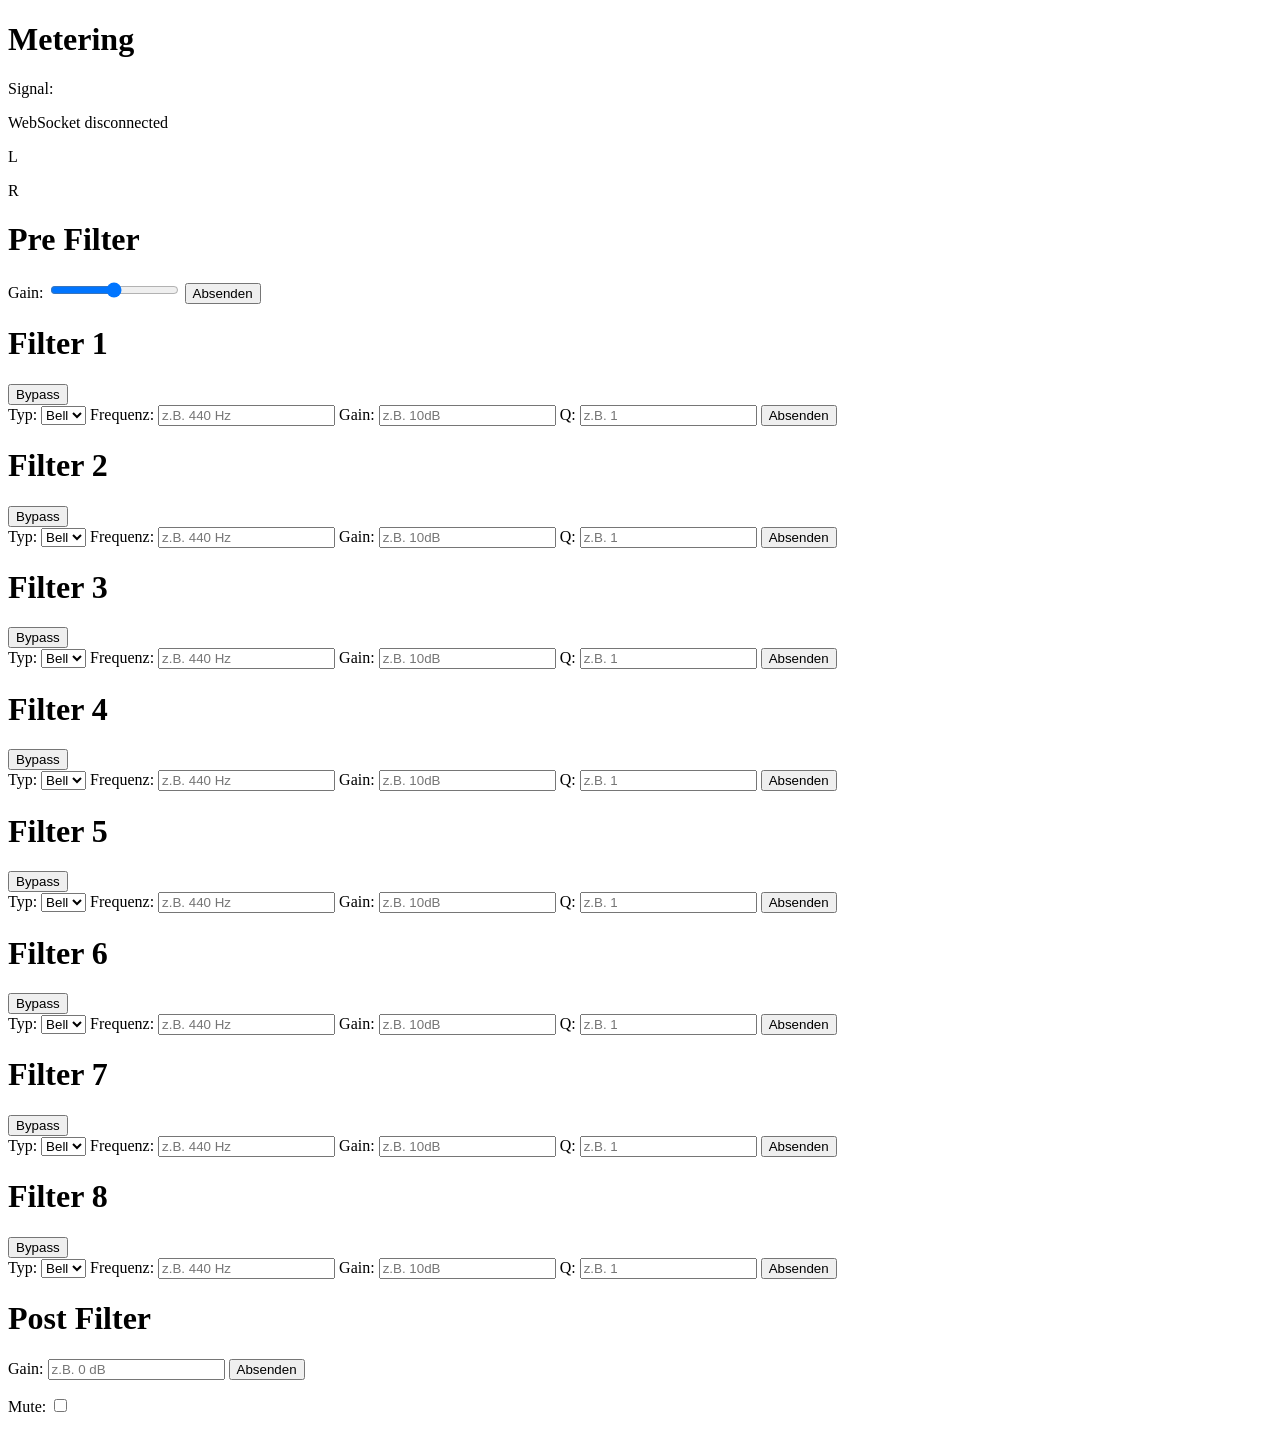
==== firmware/data/index.html @ e705d8dc "Refactor + 8 filter support Refactor code for 8 filter support. Changed Sigma file for 8 filter supp" ====
<!DOCTYPE html>
<html lang="de">

<head>
    <meta charset="UTF-8">
    <meta name="viewport" content="width=device-width, initial-scale=1.0">
    <title>ESP 32 local</title>
    <!-- Verlinkung zur externen CSS-Datei -->
    <link rel="stylesheet" href="main.css">
</head>

<body>
    <!-- Haupt-Wrapper für alle Container (Pre, Filter, Post) -->
    <div class="container-wrapper">

        <!-- =======================
             Pre Filter Sektion
             ======================= -->
        <div class="container">
            <h1>Metering</h1>

            <!-- Signal-LED-Anzeige -->
            <label for="signalLedL">Signal:</label>
            <p id="outputSignalLeds" class="outputText"></p>
            <div class="led-container">
                <div class="led-unit">
                    <p id="channelSignalLedL" class="outputText"></p>
                    <span id="signalLedL" class="led"></span>
                    <p id="outputSignalLedL" class="outputText">L</p>
                </div>
                <div class="led-unit">
                    <p id="channelSignalLedR" class="outputText"></p>
                    <span id="signalLedR" class="led"></span>
                    <p id="outputSignalLedR" class="outputText">R</p>
                </div>
            </div>

            <h1>Pre Filter</h1>

            <!-- Gain-Eingabe -->
            <label for="gainPreInput">Gain:</label>
            <input type="range" id="gainPreInput" placeholder="z.B. 0 dB">
            <button id="gainPreSend">Absenden</button>

            <!-- Ausgabe für Debug-Zwecke -->
            <p id="outputGainPre" class="outputText"></p>
        </div>

        <!-- =======================
             Filter Sektionen
             Die Filter 1 ... FILTER_COUNT werden in app.js aus dem
             Template #filterTemplate erzeugt und hier eingefügt
             ======================= -->
        <template id="filterTemplate">
            <div class="container filter-container">
                <div class="filter-header">
                    <h1 data-role="title">Filter</h1>
                    <button data-role="bypass" class="bypass-btn">Bypass</button>
                </div>

                <!-- Filtertyp -->
                <label data-role="typeLabel">Typ:</label>
                <select data-role="type">
                    <option value="bell">Bell</option>
                </select>

                <!-- Filterparameter -->
                <label data-role="freqLabel">Frequenz:</label>
                <input type="text" data-role="freq" placeholder="z.B. 440 Hz">

                <label data-role="gainLabel">Gain:</label>
                <input type="text" data-role="gain" placeholder="z.B. 10dB">

                <label data-role="qLabel">Q:</label>
                <input type="text" data-role="q" placeholder="z.B. 1">

                <button data-role="send">Absenden</button>
                <p data-role="output" class="outputText"></p>
            </div>
        </template>

        <!-- =======================
             Post Filter Sektion
             ======================= -->
        <div class="container" id="postFilterContainer">
            <h1>Post Filter</h1>

            <!-- Gain für Post-Filter -->
            <label for="gainPost">Gain:</label>
            <input type="text" id="gainPostInput" placeholder="z.B. 0 dB">
            <button id="gainPostSend">Absenden</button>
            <p id="outputGainPost" class="outputText"></p>

            <!-- Mute Schalter -->
            <label for="muteCheckbox">Mute:</label>
            <label class="switch">
                <input type="checkbox" id="muteCheckbox">
                <span class="slider"></span>
            </label>
            <p id="outputMute" class="outputText"></p>
        </div>

    </div> <!-- Ende container-wrapper -->

    <!-- Einbindung der JavaScript-Logik -->
    <script src="app.js"></script>
</body>

</html>
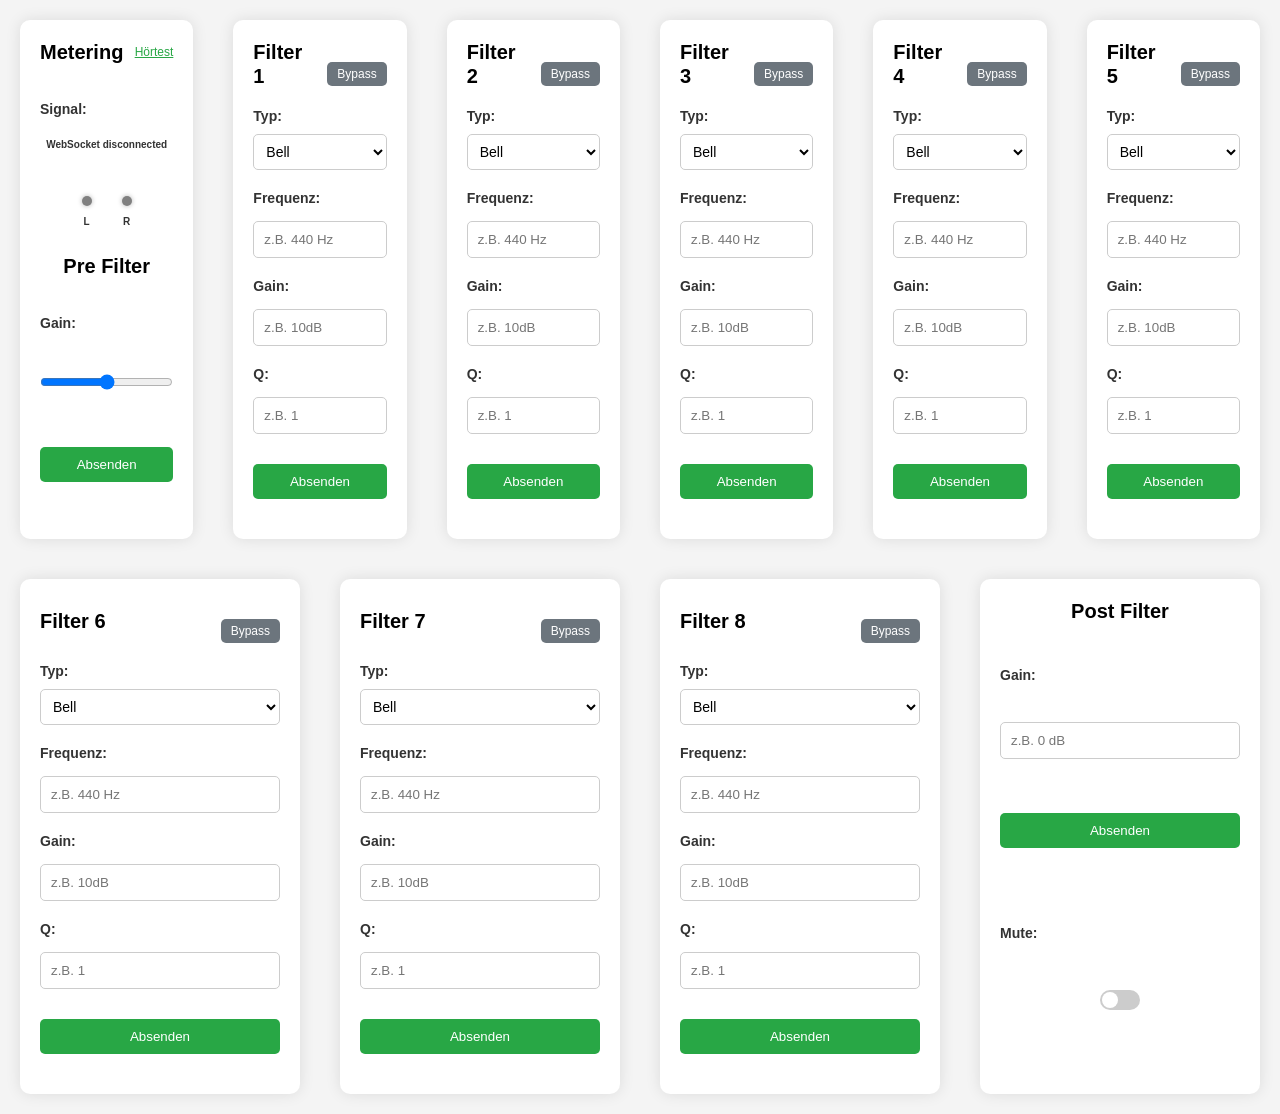
==== commit c3c64e72: "hoertest prototyp" ====
--- a/firmware/data/index.html
+++ b/firmware/data/index.html
@@ -17,7 +17,10 @@
              Pre Filter Sektion
              ======================= -->
         <div class="container">
-            <h1>Metering</h1>
+            <div class="filter-header">
+                <h1>Metering</h1>
+                <a href="/hoertest.html" class="page-link">Hörtest</a>
+            </div>
 
             <!-- Signal-LED-Anzeige -->
             <label for="signalLedL">Signal:</label>
--- a/firmware/data/main.css
+++ b/firmware/data/main.css
@@ -0,0 +1,402 @@
+/* ===========================
+   Grundlegende Layout-Einstellungen
+   =========================== */
+body {
+    font-family: Arial, sans-serif;
+    display: flex;
+    justify-content: center;
+    align-items: center;
+    min-height: 100vh;
+    margin: 0;
+    padding: 20px;
+    background-color: #f4f4f4;
+    box-sizing: border-box;
+}
+
+select {
+    width: 100%;
+    padding: 8px;
+    margin: 5px 0 10px 0;
+    border: 1px solid #ccc;
+    border-radius: 5px;
+    background-color: white;
+    font-size: 14px;
+    box-sizing: border-box;
+}
+
+.container h1 {
+    font-size: 20px;
+    margin: 0 0 10px 0;
+    line-height: 1.2;
+}
+
+/* ===========================
+   Container-System
+   =========================== */
+.container-wrapper {
+    display: flex;
+    justify-content: center;
+    gap: 40px;
+    flex-wrap: wrap;
+    max-width: 100%;
+    align-items: stretch;
+    /* sorgt dafür, dass alle Container gleich hoch sind */
+}
+
+.container {
+    flex: 1 1 150px;
+    /* gleichmäßige, flexible Breite */
+    display: flex;
+    flex-direction: column;
+    text-align: center;
+    background-color: white;
+    padding: 20px;
+    border-radius: 10px;
+    box-shadow: 0 0 15px rgba(0, 0, 0, 0.1);
+    min-width: 120px;
+    width: 100%;
+    max-width: 350px;
+    box-sizing: border-box;
+    justify-content: space-between;
+    /* gleicht Innenhöhe besser aus */
+}
+
+/* Speziell für Mute-Container */
+.mute-container {
+    flex: 0 0 auto;
+    /* verhindert flex-grow und flex-shrink */
+    max-width: 120px;
+    /* maximale Breite */
+    width: auto;
+    /* natürliche Breite */
+    min-width: unset;
+}
+
+/* ===========================
+   Formularelemente
+   =========================== */
+label {
+    text-align: left;
+    font-weight: bold;
+    margin: 10px 0 5px 0;
+    color: #333;
+    font-size: 14px;
+}
+
+input {
+    padding: 10px;
+    margin: 10px 0;
+    width: 100%;
+    border-radius: 5px;
+    border: 1px solid #ccc;
+    box-sizing: border-box;
+}
+
+button {
+    margin-top: 20px;
+    padding: 10px 20px;
+    border: none;
+    border-radius: 5px;
+    background-color: #28a745;
+    color: white;
+    cursor: pointer;
+}
+
+button:hover {
+    background-color: #218838;
+}
+
+/* ===========================
+   Ausgabebereich (z.B. Debug-Text)
+   =========================== */
+.outputText {
+    font-size: 10px;
+    margin-top: 10px;
+    font-weight: bold;
+    color: #333;
+}
+
+/* ===========================
+   Mute-Switch (Toggle)
+   =========================== */
+.switch {
+    position: relative;
+    display: block;
+    width: 40px;
+    height: 20px;
+    margin: 20px auto;
+    /* horizontale Zentrierung */
+}
+
+.switch input {
+    opacity: 0;
+    width: 0;
+    height: 0;
+}
+
+.slider {
+    position: absolute;
+    cursor: pointer;
+    top: 0;
+    left: 0;
+    right: 0;
+    bottom: 0;
+    background-color: #ccc;
+    transition: 0.4s;
+    border-radius: 20px;
+}
+
+.slider:before {
+    position: absolute;
+    content: "";
+    height: 16px;
+    width: 16px;
+    left: 2px;
+    bottom: 2px;
+    background-color: white;
+    transition: 0.4s;
+    border-radius: 50%;
+}
+
+input:checked+.slider {
+    background-color: #dc3545;
+}
+
+input:checked+.slider:before {
+    transform: translateX(20px);
+}
+
+/* ===========================
+   Input "LED"
+   =========================== */
+/* LED-Container wie Input, horizontal + vertikal zentriert */
+.led-container {
+    display: flex;
+    justify-content: center;
+    align-items: center;
+    gap: 30px;
+    /* Abstand zwischen L und R */
+    margin: 10px 0 0 0;
+    width: 100%;
+    /* volle Breite */
+}
+
+#outputSignalLeds {
+    margin: 0% 0;
+    padding: 0;
+}
+
+
+.led-unit {
+    display: flex;
+    flex-direction: column;
+    align-items: center;
+}
+
+/* LED (Kreis) */
+.led {
+    width: 10px;
+    height: 10px;
+    border-radius: 50%;
+    background-color: gray;
+    box-shadow: 0 0 5px rgba(0, 0, 0, 0.3);
+}
+
+.led.green {
+    background-color: #28a745;
+    box-shadow: 0 0 8px #28a745;
+}
+
+.led.yellow {
+    background-color: #e7f708;
+    box-shadow: 0 0 8px #e7f708;
+}
+
+
+.led.red {
+    background-color: #dc3545;
+    box-shadow: 0 0 8px #dc3545;
+}
+
+.led.black {
+    background-color: #000000;
+    box-shadow: 0 0 8px #000000;
+}
+
+/* ===========================
+   Filter-Header mit Bypass-Button
+   =========================== */
+.filter-header {
+    display: flex;
+    justify-content: space-between;
+    align-items: center;
+    margin-bottom: 10px;
+}
+
+.filter-header h1 {
+    font-size: 20px;
+    margin: 0;
+    text-align: left;
+}
+
+.bypass-btn {
+    background-color: #6c757d;
+    color: white;
+    border: none;
+    padding: 5px 10px;
+    border-radius: 5px;
+    font-size: 12px;
+    cursor: pointer;
+    margin-left: 10px;
+}
+
+.bypass-btn.active {
+    background-color: #dc3545;
+    /* Grau für aktiven Bypass */
+}
+
+/* ===========================
+   Responsive Design
+   =========================== */
+@media (max-width: 600px) {
+    body {
+        flex-direction: column;
+        padding: 10px;
+    }
+
+    .container-wrapper {
+        flex-direction: column;
+        align-items: center;
+        gap: 20px;
+    }
+
+    .container {
+        width: 100%;
+        max-width: 100%;
+        padding: 15px;
+    }
+
+    #gainSlider {
+        height: 150px;
+    }
+
+    button {
+        width: 100%;
+    }
+}
+
+/* ===========================
+   Hörtest (hoertest.html)
+   =========================== */
+.hint {
+    font-size: 12px;
+    color: #555;
+    text-align: left;
+    margin: 0 0 10px 0;
+}
+
+.page-link {
+    font-size: 12px;
+    color: #28a745;
+}
+
+.big-value {
+    font-size: 22px;
+    font-weight: bold;
+    margin: 0;
+    color: #333;
+}
+
+.level-bar {
+    width: 100%;
+    height: 12px;
+    background-color: #e9ecef;
+    border-radius: 6px;
+    overflow: hidden;
+    margin: 10px 0;
+}
+
+.level-bar-fill {
+    height: 100%;
+    width: 0;
+    background: linear-gradient(90deg, #28a745, #e7f708, #dc3545);
+}
+
+.heard-btn {
+    font-size: 18px;
+    padding: 18px 20px;
+}
+
+button:disabled,
+button:disabled:hover {
+    background-color: #b5b5b5;
+    cursor: not-allowed;
+}
+
+.secondary-btn {
+    background-color: #6c757d;
+    margin-top: 10px;
+}
+
+.secondary-btn:hover {
+    background-color: #5a6268;
+}
+
+.results-container {
+    max-width: 420px;
+}
+
+.band-row {
+    border-bottom: 1px solid #eee;
+    padding: 4px 0;
+}
+
+.band-head {
+    display: flex;
+    align-items: center;
+    gap: 8px;
+    font-size: 13px;
+}
+
+.band-freq {
+    font-weight: bold;
+    width: 60px;
+    text-align: left;
+}
+
+.band-value {
+    flex: 1;
+    text-align: left;
+    color: #555;
+}
+
+.band-gain {
+    color: #28a745;
+    font-weight: bold;
+}
+
+.band-row input[type="range"] {
+    margin: 4px 0;
+    padding: 0;
+}
+
+.play-btn {
+    margin: 0;
+    padding: 4px 10px;
+    width: auto;
+    background-color: #6c757d;
+}
+
+.play-btn.active {
+    background-color: #dc3545;
+}
+
+.dsp-toggle {
+    margin: 20px 0 0 0;
+    padding: 10px 20px;
+    font-size: 14px;
+}
+
+.dsp-toggle.active {
+    background-color: #28a745;
+}
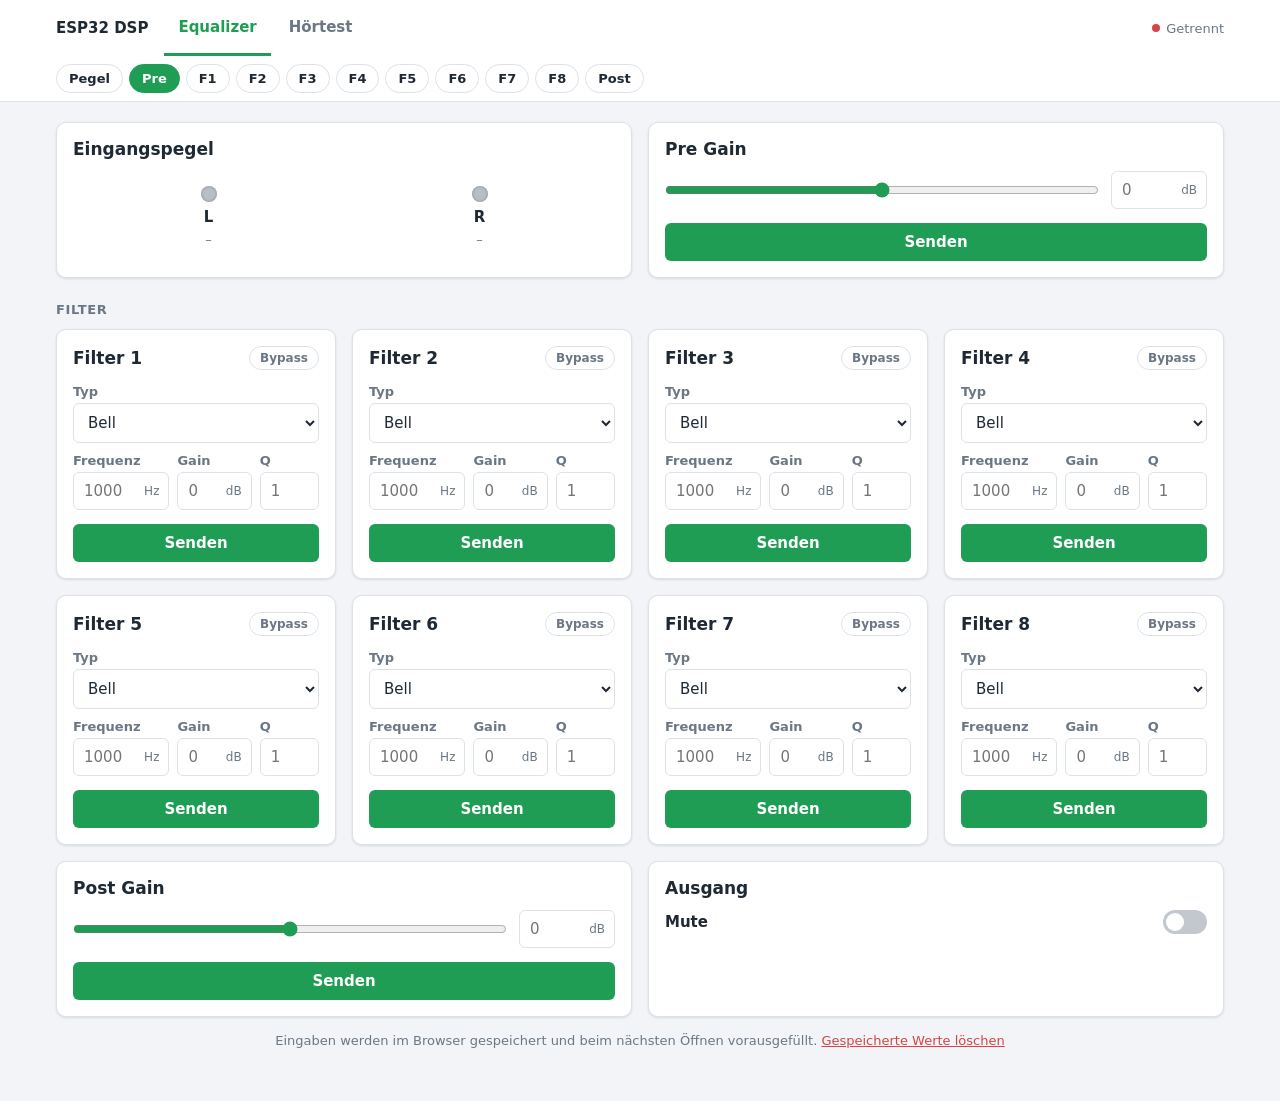
==== commit 782319a6: "UI aufgeräumt und UX verbessert" ====
--- a/firmware/data/index.html
+++ b/firmware/data/index.html
@@ -4,109 +4,154 @@
 <head>
     <meta charset="UTF-8">
     <meta name="viewport" content="width=device-width, initial-scale=1.0">
-    <title>ESP 32 local</title>
-    <!-- Verlinkung zur externen CSS-Datei -->
+    <title>DSP – Equalizer</title>
     <link rel="stylesheet" href="main.css">
 </head>
 
 <body>
-    <!-- Haupt-Wrapper für alle Container (Pre, Filter, Post) -->
-    <div class="container-wrapper">
+    <!-- =======================
+         Hauptnavigation (gleich auf allen Seiten)
+         ======================= -->
+    <header class="topbar">
+        <div class="topbar-inner">
+            <span class="brand">ESP32 DSP</span>
+            <nav class="tabs">
+                <a href="/" class="tab active" aria-current="page">Equalizer</a>
+                <a href="/hoertest.html" class="tab">Hörtest</a>
+            </nav>
+            <span id="connectionStatus" class="conn" title="WebSocket-Verbindung">
+                <span class="conn-dot"></span><span id="outputSignalLeds">Verbinde …</span>
+            </span>
+        </div>
+
+        <!-- Sprungnavigation innerhalb der Seite (wird in app.js um Filter 1–8 ergänzt) -->
+        <nav class="subnav" id="subnav">
+            <a href="#sectionMeter" class="chip">Pegel</a>
+            <a href="#sectionPre" class="chip">Pre</a>
+            <!-- Filter-Chips werden hier eingefügt -->
+            <a href="#postFilterContainer" class="chip" id="chipPost">Post</a>
+        </nav>
+    </header>
+
+    <main class="page">
 
         <!-- =======================
-             Pre Filter Sektion
+             Metering + Pre Gain
              ======================= -->
-        <div class="container">
-            <div class="filter-header">
-                <h1>Metering</h1>
-                <a href="/hoertest.html" class="page-link">Hörtest</a>
-            </div>
-
-            <!-- Signal-LED-Anzeige -->
-            <label for="signalLedL">Signal:</label>
-            <p id="outputSignalLeds" class="outputText"></p>
-            <div class="led-container">
-                <div class="led-unit">
-                    <p id="channelSignalLedL" class="outputText"></p>
-                    <span id="signalLedL" class="led"></span>
-                    <p id="outputSignalLedL" class="outputText">L</p>
-                </div>
-                <div class="led-unit">
-                    <p id="channelSignalLedR" class="outputText"></p>
-                    <span id="signalLedR" class="led"></span>
-                    <p id="outputSignalLedR" class="outputText">R</p>
+        <section class="row">
+            <div class="card" id="sectionMeter">
+                <h2>Eingangspegel</h2>
+                <div class="led-container">
+                    <div class="led-unit">
+                        <span id="signalLedL" class="led"></span>
+                        <span class="led-label">L</span>
+                        <span id="channelSignalLedL" class="led-value">–</span>
+                    </div>
+                    <div class="led-unit">
+                        <span id="signalLedR" class="led"></span>
+                        <span class="led-label">R</span>
+                        <span id="channelSignalLedR" class="led-value">–</span>
+                    </div>
                 </div>
             </div>
 
-            <h1>Pre Filter</h1>
-
-            <!-- Gain-Eingabe -->
-            <label for="gainPreInput">Gain:</label>
-            <input type="range" id="gainPreInput" placeholder="z.B. 0 dB">
-            <button id="gainPreSend">Absenden</button>
-
-            <!-- Ausgabe für Debug-Zwecke -->
-            <p id="outputGainPre" class="outputText"></p>
-        </div>
+            <div class="card" id="sectionPre">
+                <h2>Pre Gain</h2>
+                <div class="gain-control">
+                    <input type="range" id="gainPreSlider" min="-30" max="30" step="0.5" value="0"
+                        aria-label="Pre Gain">
+                    <div class="field field-unit">
+                        <input type="text" id="gainPreInput" inputmode="decimal" placeholder="0">
+                        <span class="unit">dB</span>
+                    </div>
+                </div>
+                <button id="gainPreSend" class="btn">Senden</button>
+                <p id="outputGainPre" class="status"></p>
+            </div>
+        </section>
 
         <!-- =======================
-             Filter Sektionen
-             Die Filter 1 ... FILTER_COUNT werden in app.js aus dem
-             Template #filterTemplate erzeugt und hier eingefügt
+             Filter 1 … FILTER_COUNT (werden in app.js aus dem Template erzeugt)
              ======================= -->
+        <h2 class="section-title">Filter</h2>
+        <section class="filter-grid" id="filterGrid"></section>
+
         <template id="filterTemplate">
-            <div class="container filter-container">
-                <div class="filter-header">
-                    <h1 data-role="title">Filter</h1>
-                    <button data-role="bypass" class="bypass-btn">Bypass</button>
+            <div class="card filter-card">
+                <div class="card-head">
+                    <h2 data-role="title">Filter</h2>
+                    <button data-role="bypass" class="toggle-btn" title="Filter umgehen">Bypass</button>
                 </div>
 
-                <!-- Filtertyp -->
-                <label data-role="typeLabel">Typ:</label>
+                <label data-role="typeLabel">Typ</label>
                 <select data-role="type">
                     <option value="bell">Bell</option>
                 </select>
 
-                <!-- Filterparameter -->
-                <label data-role="freqLabel">Frequenz:</label>
-                <input type="text" data-role="freq" placeholder="z.B. 440 Hz">
+                <div class="field-row">
+                    <div>
+                        <label data-role="freqLabel">Frequenz</label>
+                        <div class="field field-unit">
+                            <input type="text" data-role="freq" inputmode="decimal" placeholder="1000">
+                            <span class="unit">Hz</span>
+                        </div>
+                    </div>
+                    <div>
+                        <label data-role="gainLabel">Gain</label>
+                        <div class="field field-unit">
+                            <input type="text" data-role="gain" inputmode="decimal" placeholder="0">
+                            <span class="unit">dB</span>
+                        </div>
+                    </div>
+                    <div>
+                        <label data-role="qLabel">Q</label>
+                        <div class="field">
+                            <input type="text" data-role="q" inputmode="decimal" placeholder="1">
+                        </div>
+                    </div>
+                </div>
 
-                <label data-role="gainLabel">Gain:</label>
-                <input type="text" data-role="gain" placeholder="z.B. 10dB">
-
-                <label data-role="qLabel">Q:</label>
-                <input type="text" data-role="q" placeholder="z.B. 1">
-
-                <button data-role="send">Absenden</button>
-                <p data-role="output" class="outputText"></p>
+                <button data-role="send" class="btn">Senden</button>
+                <p data-role="output" class="status"></p>
             </div>
         </template>
 
         <!-- =======================
-             Post Filter Sektion
+             Post Gain + Mute
              ======================= -->
-        <div class="container" id="postFilterContainer">
-            <h1>Post Filter</h1>
+        <section class="row">
+            <div class="card" id="postFilterContainer">
+                <h2>Post Gain</h2>
+                <div class="gain-control">
+                    <input type="range" id="gainPostSlider" min="-30" max="30" step="0.5" value="0"
+                        aria-label="Post Gain">
+                    <div class="field field-unit">
+                        <input type="text" id="gainPostInput" inputmode="decimal" placeholder="0">
+                        <span class="unit">dB</span>
+                    </div>
+                </div>
+                <button id="gainPostSend" class="btn">Senden</button>
+                <p id="outputGainPost" class="status"></p>
+            </div>
 
-            <!-- Gain für Post-Filter -->
-            <label for="gainPost">Gain:</label>
-            <input type="text" id="gainPostInput" placeholder="z.B. 0 dB">
-            <button id="gainPostSend">Absenden</button>
-            <p id="outputGainPost" class="outputText"></p>
+            <div class="card">
+                <h2>Ausgang</h2>
+                <div class="switch-row">
+                    <label for="muteCheckbox">Mute</label>
+                    <label class="switch">
+                        <input type="checkbox" id="muteCheckbox">
+                        <span class="slider"></span>
+                    </label>
+                </div>
+                <p id="outputMute" class="status"></p>
+            </div>
+        </section>
 
-            <!-- Mute Schalter -->
-            <label for="muteCheckbox">Mute:</label>
-            <label class="switch">
-                <input type="checkbox" id="muteCheckbox">
-                <span class="slider"></span>
-            </label>
-            <p id="outputMute" class="outputText"></p>
-        </div>
+        <p class="footnote">Eingaben werden im Browser gespeichert und beim nächsten Öffnen vorausgefüllt.
+            <button id="resetStorage" class="link-btn">Gespeicherte Werte löschen</button></p>
+    </main>
 
-    </div> <!-- Ende container-wrapper -->
-
-    <!-- Einbindung der JavaScript-Logik -->
     <script src="app.js"></script>
 </body>
 
-</html>+</html>
--- a/firmware/data/main.css
+++ b/firmware/data/main.css
@@ -1,131 +1,453 @@
 /* ===========================
-   Grundlegende Layout-Einstellungen
-   =========================== */
+   Farben & Grundwerte
+   =========================== */
+:root {
+    --bg: #f2f4f7;
+    --card: #ffffff;
+    --text: #1f2933;
+    --muted: #6b7785;
+    --border: #dde2e8;
+    --accent: #1f9d55;
+    --accent-hover: #188046;
+    --accent-soft: #e3f4ea;
+    --danger: #d64545;
+    --danger-soft: #fbe9e9;
+    --neutral: #6c757d;
+    --radius: 10px;
+    --shadow: 0 1px 3px rgba(16, 24, 40, 0.08), 0 1px 2px rgba(16, 24, 40, 0.04);
+    --header-h: 104px; /* Höhe Topbar + Sprungnavigation, für Anker-Sprünge */
+}
+
+* {
+    box-sizing: border-box;
+}
+
+html {
+    scroll-behavior: smooth;
+}
+
 body {
-    font-family: Arial, sans-serif;
-    display: flex;
-    justify-content: center;
-    align-items: center;
-    min-height: 100vh;
     margin: 0;
-    padding: 20px;
-    background-color: #f4f4f4;
-    box-sizing: border-box;
-}
-
+    font-family: system-ui, -apple-system, "Segoe UI", Roboto, Arial, sans-serif;
+    font-size: 15px;
+    color: var(--text);
+    background: var(--bg);
+}
+
+h2 {
+    font-size: 17px;
+    margin: 0 0 12px 0;
+    display: flex;
+    align-items: center;
+    gap: 8px;
+}
+
+
+/* ===========================
+   Topbar + Navigation
+   =========================== */
+.topbar {
+    position: sticky;
+    top: 0;
+    z-index: 10;
+    background: var(--card);
+    border-bottom: 1px solid var(--border);
+}
+
+.topbar-inner {
+    max-width: 1200px;
+    margin: 0 auto;
+    padding: 0 16px;
+    height: 56px;
+    display: flex;
+    align-items: center;
+    gap: 16px;
+}
+
+.brand {
+    font-weight: 700;
+    white-space: nowrap;
+}
+
+.tabs {
+    display: flex;
+    gap: 4px;
+    height: 100%;
+}
+
+.tab {
+    display: flex;
+    align-items: center;
+    padding: 0 14px;
+    color: var(--muted);
+    text-decoration: none;
+    font-weight: 600;
+    border-bottom: 3px solid transparent;
+}
+
+.tab:hover {
+    color: var(--text);
+}
+
+.tab.active {
+    color: var(--accent);
+    border-bottom-color: var(--accent);
+}
+
+/* Verbindungsstatus (WebSocket) */
+.conn {
+    margin-left: auto;
+    display: flex;
+    align-items: center;
+    gap: 6px;
+    font-size: 13px;
+    color: var(--muted);
+    white-space: nowrap;
+}
+
+.conn-dot {
+    width: 8px;
+    height: 8px;
+    border-radius: 50%;
+    background: #f0b429;
+}
+
+.conn[data-state="ok"] .conn-dot {
+    background: var(--accent);
+}
+
+.conn[data-state="error"] .conn-dot {
+    background: var(--danger);
+}
+
+/* Sprungnavigation innerhalb einer Seite */
+.subnav {
+    max-width: 1200px;
+    margin: 0 auto;
+    padding: 8px 16px;
+    display: flex;
+    gap: 6px;
+    overflow-x: auto;
+    scrollbar-width: none;
+}
+
+.subnav::-webkit-scrollbar {
+    display: none;
+}
+
+.chip {
+    flex: 0 0 auto;
+    padding: 6px 12px;
+    border-radius: 999px;
+    border: 1px solid var(--border);
+    background: var(--card);
+    color: var(--text);
+    font-size: 13px;
+    font-weight: 600;
+    text-decoration: none;
+}
+
+.chip:hover {
+    border-color: var(--accent);
+}
+
+.chip.active {
+    background: var(--accent);
+    border-color: var(--accent);
+    color: #fff;
+}
+
+.chip.is-bypassed:not(.active) {
+    color: var(--muted);
+    text-decoration: line-through;
+}
+
+
+/* ===========================
+   Seitenlayout
+   =========================== */
+.page {
+    max-width: 1200px;
+    margin: 0 auto;
+    padding: 20px 16px 40px;
+}
+
+.row {
+    display: grid;
+    grid-template-columns: repeat(auto-fit, minmax(280px, 1fr));
+    gap: 16px;
+    margin-bottom: 16px;
+}
+
+.row-3 {
+    grid-template-columns: repeat(auto-fit, minmax(300px, 1fr));
+    align-items: start;
+}
+
+.filter-grid {
+    display: grid;
+    grid-template-columns: repeat(auto-fill, minmax(250px, 1fr));
+    gap: 16px;
+    margin-bottom: 16px;
+}
+
+.section-title {
+    margin: 24px 0 12px;
+    color: var(--muted);
+    font-size: 13px;
+    text-transform: uppercase;
+    letter-spacing: 0.05em;
+}
+
+.card {
+    background: var(--card);
+    border: 1px solid var(--border);
+    border-radius: var(--radius);
+    box-shadow: var(--shadow);
+    padding: 16px;
+    display: flex;
+    flex-direction: column;
+    scroll-margin-top: calc(var(--header-h) + 12px);
+    transition: opacity 0.2s;
+}
+
+.card-head {
+    display: flex;
+    justify-content: space-between;
+    align-items: center;
+    margin-bottom: 4px;
+}
+
+.card-head h2 {
+    margin: 0;
+}
+
+.filter-card.is-bypassed {
+    opacity: 0.6;
+}
+
+.footnote {
+    font-size: 13px;
+    color: var(--muted);
+    text-align: center;
+}
+
+
+/* ===========================
+   Formularelemente
+   =========================== */
+label {
+    display: block;
+    font-size: 13px;
+    font-weight: 600;
+    color: var(--muted);
+    margin: 10px 0 4px;
+}
+
+input[type="text"],
 select {
     width: 100%;
-    padding: 8px;
-    margin: 5px 0 10px 0;
-    border: 1px solid #ccc;
-    border-radius: 5px;
-    background-color: white;
+    padding: 9px 10px;
+    font: inherit;
+    color: inherit;
+    border: 1px solid var(--border);
+    border-radius: 6px;
+    background: #fff;
+}
+
+input[type="text"]:focus,
+select:focus {
+    outline: none;
+    border-color: var(--accent);
+    box-shadow: 0 0 0 3px var(--accent-soft);
+}
+
+input[type="range"] {
+    width: 100%;
+    margin: 8px 0;
+    accent-color: var(--accent);
+}
+
+/* Eingabefeld mit Einheit rechts */
+.field {
+    position: relative;
+}
+
+.field-unit input {
+    padding-right: 34px;
+}
+
+.unit {
+    position: absolute;
+    right: 10px;
+    top: 50%;
+    transform: translateY(-50%);
+    font-size: 12px;
+    color: var(--muted);
+    pointer-events: none;
+}
+
+.field-row {
+    display: grid;
+    grid-template-columns: 1.3fr 1fr 0.8fr;
+    gap: 8px;
+}
+
+.gain-control {
+    display: grid;
+    grid-template-columns: 1fr 96px;
+    gap: 12px;
+    align-items: center;
+}
+
+.label-row {
+    display: flex;
+    justify-content: space-between;
+    align-items: center;
+}
+
+.value-badge {
+    font-weight: 700;
     font-size: 14px;
-    box-sizing: border-box;
-}
-
-.container h1 {
-    font-size: 20px;
-    margin: 0 0 10px 0;
-    line-height: 1.2;
-}
-
-/* ===========================
-   Container-System
-   =========================== */
-.container-wrapper {
-    display: flex;
-    justify-content: center;
-    gap: 40px;
-    flex-wrap: wrap;
-    max-width: 100%;
-    align-items: stretch;
-    /* sorgt dafür, dass alle Container gleich hoch sind */
-}
-
-.container {
-    flex: 1 1 150px;
-    /* gleichmäßige, flexible Breite */
-    display: flex;
-    flex-direction: column;
-    text-align: center;
-    background-color: white;
-    padding: 20px;
-    border-radius: 10px;
-    box-shadow: 0 0 15px rgba(0, 0, 0, 0.1);
-    min-width: 120px;
-    width: 100%;
-    max-width: 350px;
-    box-sizing: border-box;
+}
+
+/* Buttons */
+.btn {
+    margin-top: 14px;
+    padding: 10px 16px;
+    border: none;
+    border-radius: 6px;
+    background: var(--accent);
+    color: #fff;
+    font: inherit;
+    font-weight: 600;
+    cursor: pointer;
+}
+
+.btn:hover {
+    background: var(--accent-hover);
+}
+
+.btn-secondary {
+    background: var(--neutral);
+}
+
+.btn-secondary:hover {
+    background: #5a6268;
+}
+
+button:disabled,
+button:disabled:hover {
+    background: #c3c8ce;
+    cursor: not-allowed;
+}
+
+.btn-row {
+    display: flex;
+    gap: 8px;
+}
+
+.btn-row .btn {
+    flex: 1;
+    margin-top: 8px;
+}
+
+.toggle-btn {
+    padding: 4px 10px;
+    border: 1px solid var(--border);
+    border-radius: 999px;
+    background: #fff;
+    color: var(--muted);
+    font: inherit;
+    font-size: 12px;
+    font-weight: 600;
+    cursor: pointer;
+}
+
+.toggle-btn:hover {
+    border-color: var(--neutral);
+}
+
+.toggle-btn.active {
+    background: var(--danger);
+    border-color: var(--danger);
+    color: #fff;
+}
+
+.link-btn {
+    border: none;
+    background: none;
+    padding: 0;
+    color: var(--danger);
+    font: inherit;
+    text-decoration: underline;
+    cursor: pointer;
+}
+
+/* Statuszeile unter Karten */
+.status {
+    min-height: 1.2em;
+    margin: 8px 0 0;
+    font-size: 12px;
+    color: var(--muted);
+    word-break: break-word;
+}
+
+.status[data-type="ok"] {
+    color: var(--accent);
+}
+
+.status[data-type="error"] {
+    color: var(--danger);
+}
+
+.status:empty {
+    display: none;
+}
+
+.hint {
+    font-size: 13px;
+    color: var(--muted);
+    margin: 0 0 12px;
+    line-height: 1.45;
+}
+
+.muted {
+    color: var(--muted);
+    margin: 0;
+}
+
+kbd {
+    font-family: inherit;
+    font-size: 12px;
+    padding: 1px 5px;
+    border: 1px solid var(--border);
+    border-bottom-width: 2px;
+    border-radius: 4px;
+    background: var(--bg);
+}
+
+
+/* ===========================
+   Mute-Switch
+   =========================== */
+.switch-row {
+    display: flex;
     justify-content: space-between;
-    /* gleicht Innenhöhe besser aus */
-}
-
-/* Speziell für Mute-Container */
-.mute-container {
-    flex: 0 0 auto;
-    /* verhindert flex-grow und flex-shrink */
-    max-width: 120px;
-    /* maximale Breite */
-    width: auto;
-    /* natürliche Breite */
-    min-width: unset;
-}
-
-/* ===========================
-   Formularelemente
-   =========================== */
-label {
-    text-align: left;
-    font-weight: bold;
-    margin: 10px 0 5px 0;
-    color: #333;
-    font-size: 14px;
-}
-
-input {
-    padding: 10px;
-    margin: 10px 0;
-    width: 100%;
-    border-radius: 5px;
-    border: 1px solid #ccc;
-    box-sizing: border-box;
-}
-
-button {
-    margin-top: 20px;
-    padding: 10px 20px;
-    border: none;
-    border-radius: 5px;
-    background-color: #28a745;
-    color: white;
-    cursor: pointer;
-}
-
-button:hover {
-    background-color: #218838;
-}
-
-/* ===========================
-   Ausgabebereich (z.B. Debug-Text)
-   =========================== */
-.outputText {
-    font-size: 10px;
-    margin-top: 10px;
-    font-weight: bold;
-    color: #333;
-}
-
-/* ===========================
-   Mute-Switch (Toggle)
-   =========================== */
+    align-items: center;
+}
+
+.switch-row label {
+    margin: 0;
+    font-size: 15px;
+    color: var(--text);
+}
+
 .switch {
     position: relative;
-    display: block;
-    width: 40px;
-    height: 20px;
-    margin: 20px auto;
-    /* horizontale Zentrierung */
+    display: inline-block;
+    width: 44px;
+    height: 24px;
 }
 
 .switch input {
@@ -136,181 +458,120 @@
 
 .slider {
     position: absolute;
+    inset: 0;
     cursor: pointer;
-    top: 0;
-    left: 0;
-    right: 0;
-    bottom: 0;
-    background-color: #ccc;
-    transition: 0.4s;
-    border-radius: 20px;
+    background: #c3c8ce;
+    border-radius: 24px;
+    transition: 0.2s;
 }
 
 .slider:before {
+    content: "";
     position: absolute;
-    content: "";
+    width: 18px;
+    height: 18px;
+    left: 3px;
+    top: 3px;
+    background: #fff;
+    border-radius: 50%;
+    transition: 0.2s;
+}
+
+input:checked + .slider {
+    background: var(--danger);
+}
+
+input:checked + .slider:before {
+    transform: translateX(20px);
+}
+
+
+/* ===========================
+   Pegel-LEDs
+   =========================== */
+.led-container {
+    display: flex;
+    justify-content: space-around;
+    align-items: center;
+    flex: 1;
+    padding: 8px 0;
+}
+
+.led-unit {
+    display: flex;
+    flex-direction: column;
+    align-items: center;
+    gap: 6px;
+}
+
+.led {
+    width: 16px;
     height: 16px;
-    width: 16px;
-    left: 2px;
-    bottom: 2px;
-    background-color: white;
-    transition: 0.4s;
     border-radius: 50%;
-}
-
-input:checked+.slider {
-    background-color: #dc3545;
-}
-
-input:checked+.slider:before {
-    transform: translateX(20px);
-}
-
-/* ===========================
-   Input "LED"
-   =========================== */
-/* LED-Container wie Input, horizontal + vertikal zentriert */
-.led-container {
-    display: flex;
+    background: #b8bec5;
+    box-shadow: inset 0 0 3px rgba(0, 0, 0, 0.3);
+}
+
+.led.green {
+    background: #28a745;
+    box-shadow: 0 0 8px #28a745;
+}
+
+.led.yellow {
+    background: #e7d808;
+    box-shadow: 0 0 8px #e7d808;
+}
+
+.led.red {
+    background: var(--danger);
+    box-shadow: 0 0 8px var(--danger);
+}
+
+.led.black {
+    background: #000;
+}
+
+.led-label {
+    font-weight: 700;
+}
+
+.led-value {
+    font-size: 13px;
+    color: var(--muted);
+    font-variant-numeric: tabular-nums;
+}
+
+
+/* ===========================
+   Hörtest
+   =========================== */
+.step {
+    display: inline-flex;
+    align-items: center;
     justify-content: center;
-    align-items: center;
-    gap: 30px;
-    /* Abstand zwischen L und R */
-    margin: 10px 0 0 0;
-    width: 100%;
-    /* volle Breite */
-}
-
-#outputSignalLeds {
-    margin: 0% 0;
-    padding: 0;
-}
-
-
-.led-unit {
-    display: flex;
-    flex-direction: column;
-    align-items: center;
-}
-
-/* LED (Kreis) */
-.led {
-    width: 10px;
-    height: 10px;
+    width: 24px;
+    height: 24px;
     border-radius: 50%;
-    background-color: gray;
-    box-shadow: 0 0 5px rgba(0, 0, 0, 0.3);
-}
-
-.led.green {
-    background-color: #28a745;
-    box-shadow: 0 0 8px #28a745;
-}
-
-.led.yellow {
-    background-color: #e7f708;
-    box-shadow: 0 0 8px #e7f708;
-}
-
-
-.led.red {
-    background-color: #dc3545;
-    box-shadow: 0 0 8px #dc3545;
-}
-
-.led.black {
-    background-color: #000000;
-    box-shadow: 0 0 8px #000000;
-}
-
-/* ===========================
-   Filter-Header mit Bypass-Button
-   =========================== */
-.filter-header {
-    display: flex;
-    justify-content: space-between;
-    align-items: center;
-    margin-bottom: 10px;
-}
-
-.filter-header h1 {
-    font-size: 20px;
+    background: var(--accent-soft);
+    color: var(--accent);
+    font-size: 13px;
+}
+
+.test-display {
+    text-align: center;
+    padding: 12px 0;
+}
+
+.big-value {
+    font-size: 32px;
+    font-weight: 700;
     margin: 0;
-    text-align: left;
-}
-
-.bypass-btn {
-    background-color: #6c757d;
-    color: white;
-    border: none;
-    padding: 5px 10px;
-    border-radius: 5px;
-    font-size: 12px;
-    cursor: pointer;
-    margin-left: 10px;
-}
-
-.bypass-btn.active {
-    background-color: #dc3545;
-    /* Grau für aktiven Bypass */
-}
-
-/* ===========================
-   Responsive Design
-   =========================== */
-@media (max-width: 600px) {
-    body {
-        flex-direction: column;
-        padding: 10px;
-    }
-
-    .container-wrapper {
-        flex-direction: column;
-        align-items: center;
-        gap: 20px;
-    }
-
-    .container {
-        width: 100%;
-        max-width: 100%;
-        padding: 15px;
-    }
-
-    #gainSlider {
-        height: 150px;
-    }
-
-    button {
-        width: 100%;
-    }
-}
-
-/* ===========================
-   Hörtest (hoertest.html)
-   =========================== */
-.hint {
-    font-size: 12px;
-    color: #555;
-    text-align: left;
-    margin: 0 0 10px 0;
-}
-
-.page-link {
-    font-size: 12px;
-    color: #28a745;
-}
-
-.big-value {
-    font-size: 22px;
-    font-weight: bold;
-    margin: 0;
-    color: #333;
 }
 
 .level-bar {
     width: 100%;
     height: 12px;
-    background-color: #e9ecef;
+    background: #e9ecef;
     border-radius: 6px;
     overflow: hidden;
     margin: 10px 0;
@@ -324,79 +585,84 @@
 
 .heard-btn {
     font-size: 18px;
-    padding: 18px 20px;
-}
-
-button:disabled,
-button:disabled:hover {
-    background-color: #b5b5b5;
-    cursor: not-allowed;
-}
-
-.secondary-btn {
-    background-color: #6c757d;
-    margin-top: 10px;
-}
-
-.secondary-btn:hover {
-    background-color: #5a6268;
-}
-
-.results-container {
-    max-width: 420px;
+    padding: 20px;
 }
 
 .band-row {
-    border-bottom: 1px solid #eee;
-    padding: 4px 0;
+    border-bottom: 1px solid var(--border);
+    padding: 6px 0;
+}
+
+.band-row:last-child {
+    border-bottom: none;
 }
 
 .band-head {
     display: flex;
     align-items: center;
     gap: 8px;
-    font-size: 13px;
+    font-size: 14px;
 }
 
 .band-freq {
-    font-weight: bold;
-    width: 60px;
-    text-align: left;
+    font-weight: 700;
+    width: 64px;
 }
 
 .band-value {
     flex: 1;
-    text-align: left;
-    color: #555;
+    color: var(--muted);
+    font-variant-numeric: tabular-nums;
 }
 
 .band-gain {
-    color: #28a745;
-    font-weight: bold;
+    color: var(--accent);
+    font-weight: 700;
+    font-variant-numeric: tabular-nums;
 }
 
 .band-row input[type="range"] {
-    margin: 4px 0;
+    margin: 4px 0 0;
+}
+
+.play-btn {
+    width: 32px;
+    height: 28px;
     padding: 0;
-}
-
-.play-btn {
-    margin: 0;
-    padding: 4px 10px;
-    width: auto;
-    background-color: #6c757d;
+    border: none;
+    border-radius: 6px;
+    background: var(--neutral);
+    color: #fff;
+    cursor: pointer;
 }
 
 .play-btn.active {
-    background-color: #dc3545;
-}
-
-.dsp-toggle {
-    margin: 20px 0 0 0;
-    padding: 10px 20px;
-    font-size: 14px;
+    background: var(--danger);
+}
+
+.dsp-toggle,
+.dsp-toggle:hover {
+    background: var(--neutral);
 }
 
 .dsp-toggle.active {
-    background-color: #28a745;
-}
+    background: var(--accent);
+}
+
+
+/* ===========================
+   Smartphone
+   =========================== */
+@media (max-width: 600px) {
+    .brand {
+        display: none;
+    }
+
+    .tab {
+        padding: 0 10px;
+    }
+
+    .page {
+        padding-top: 12px;
+    }
+}
